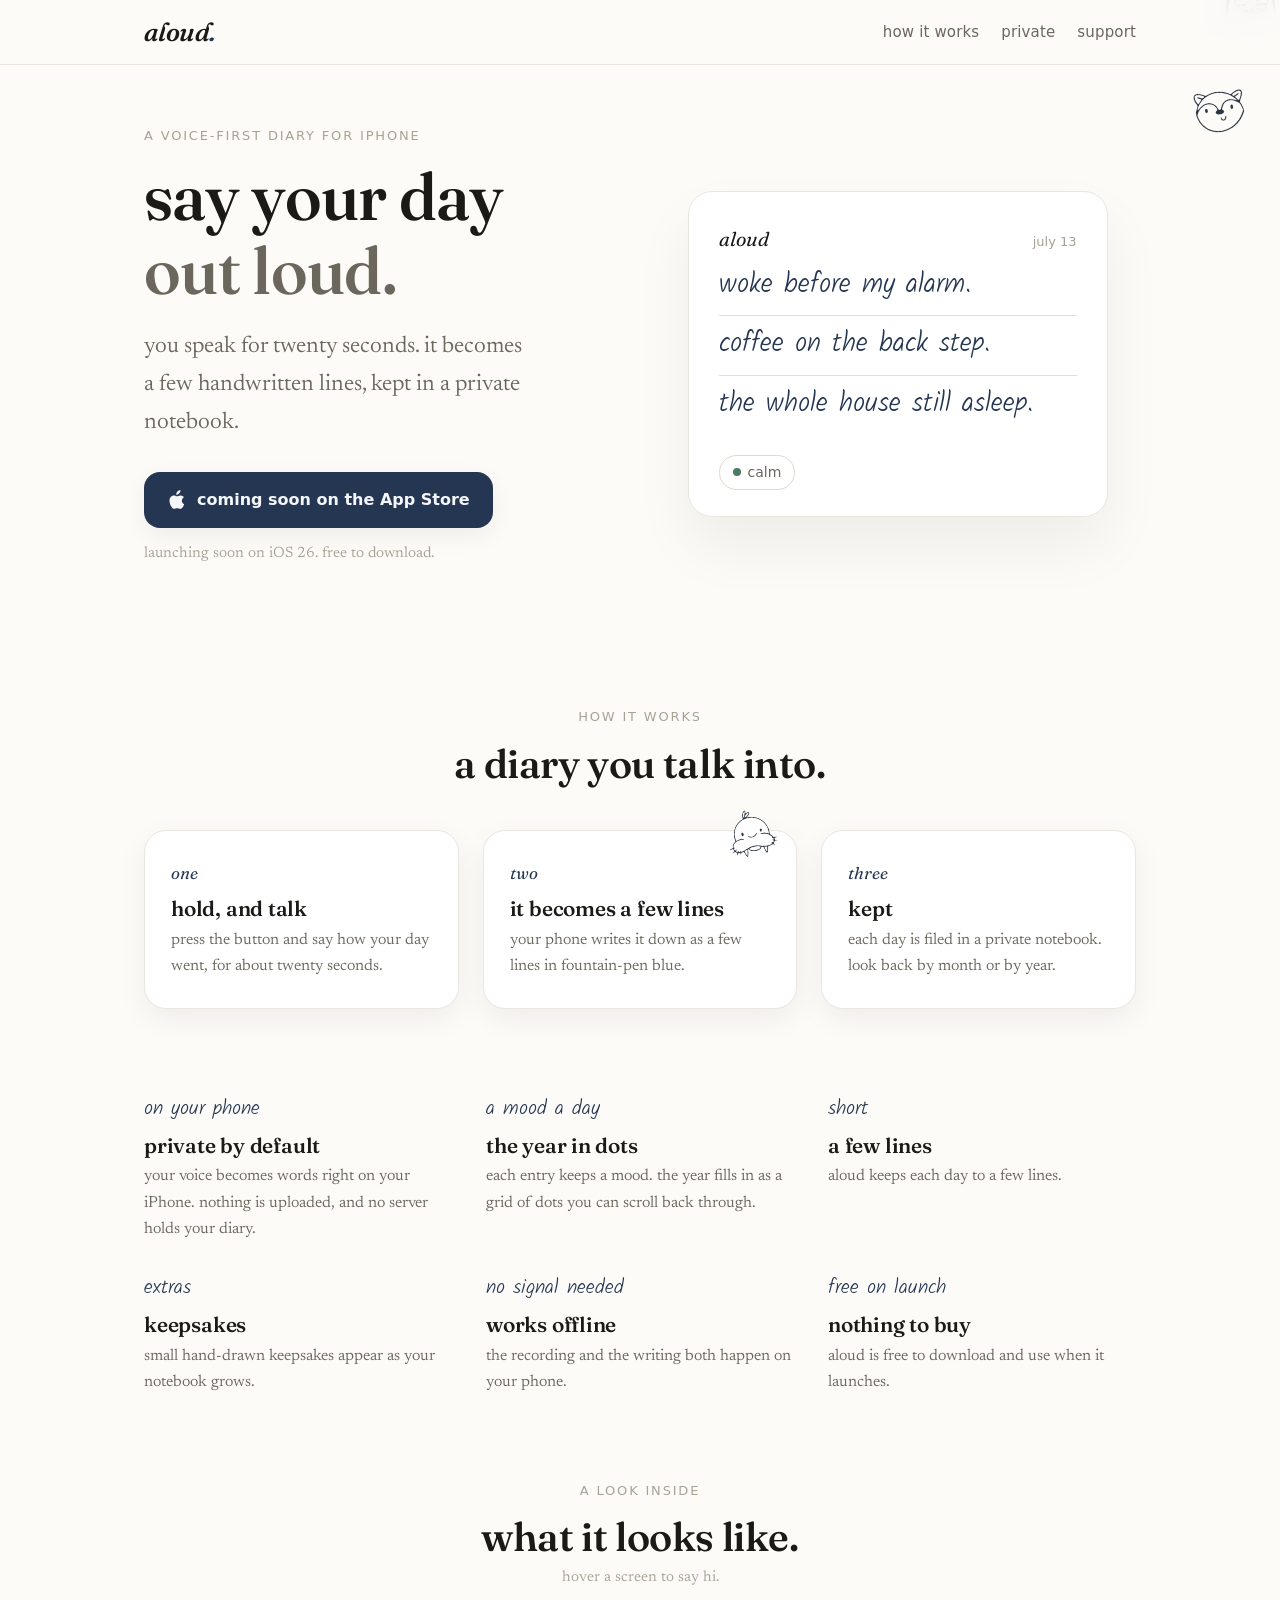
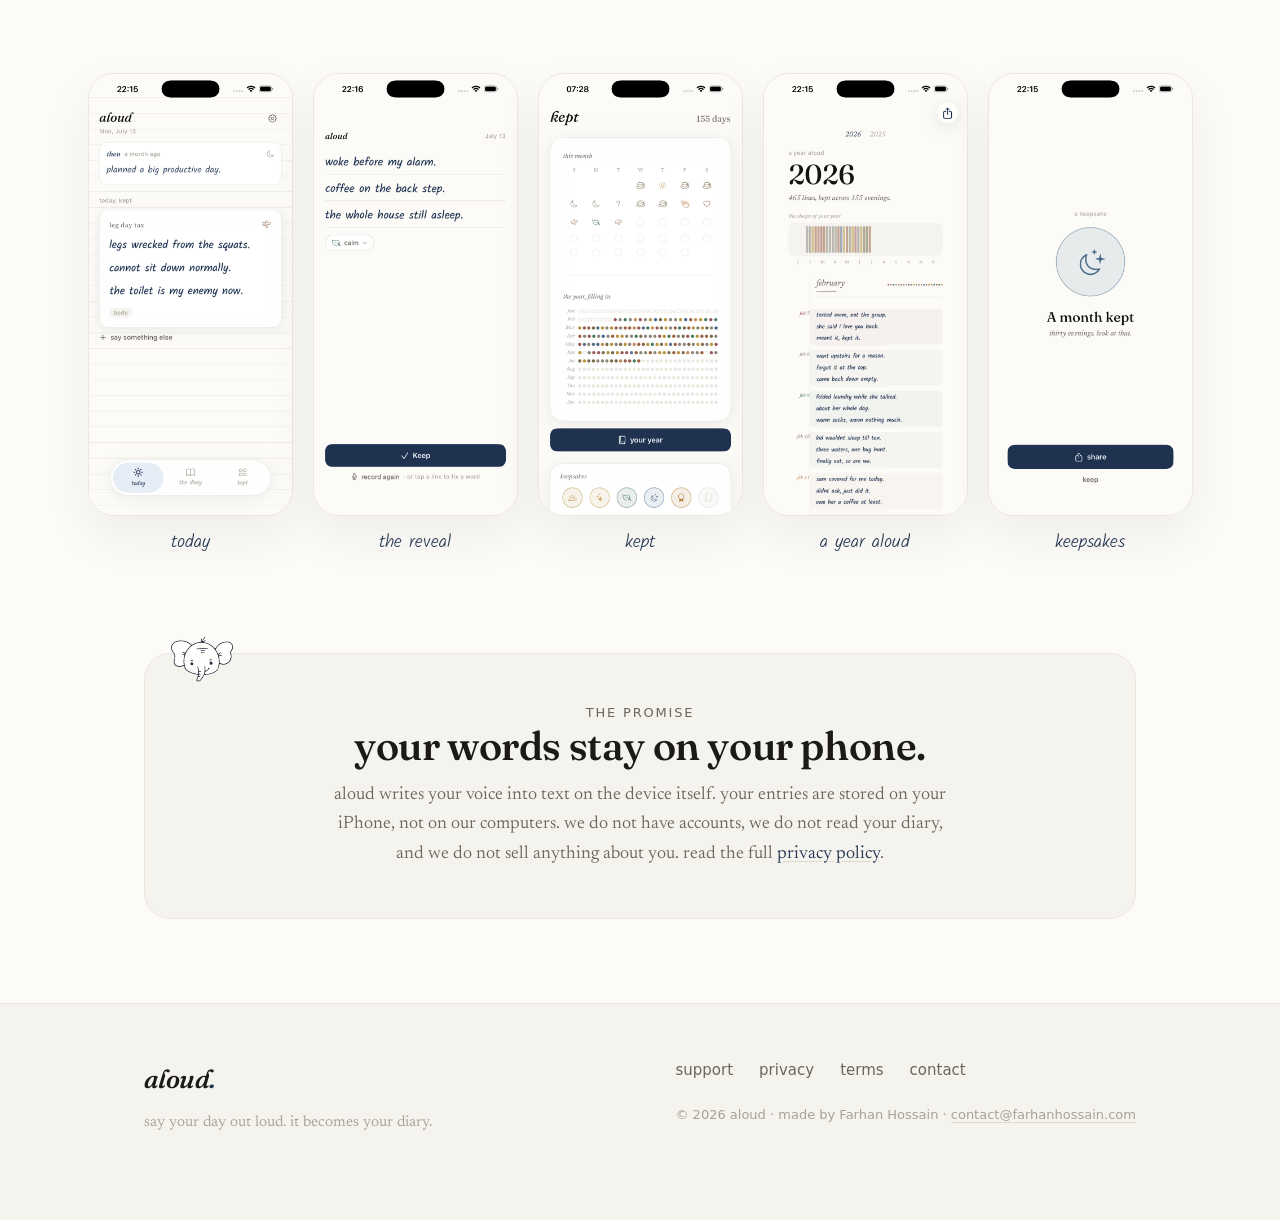
==== index.html @ cda4fd04 "aloud marketing + legal site for aloudjournal.com Landing page, privacy policy, terms/EULA, and supp" ====
<!DOCTYPE html>
<html lang="en">
<head>
<meta charset="utf-8">
<meta name="viewport" content="width=device-width, initial-scale=1">
<title>aloud — you speak for twenty seconds, it becomes your diary</title>
<meta name="description" content="aloud is a voice-first daily journal for iPhone. You talk for a few seconds; it becomes a few handwritten lines, kept in a private notebook. Everything stays on your phone.">
<link rel="icon" href="assets/icon-180.png">
<link rel="apple-touch-icon" href="assets/icon-180.png">
<meta property="og:title" content="aloud — say your day out loud">
<meta property="og:description" content="Speak for twenty seconds. It becomes a few handwritten lines, kept in a private notebook. Everything stays on your phone.">
<meta property="og:image" content="assets/icon.png">
<meta property="og:type" content="website">
<meta property="og:url" content="https://aloudjournal.com">
<meta name="theme-color" content="#FCFBF8" media="(prefers-color-scheme: light)">
<meta name="theme-color" content="#171A22" media="(prefers-color-scheme: dark)">
<link rel="stylesheet" href="assets/styles.css">
</head>
<body>

<header class="site-header">
  <div class="wrap bar">
    <a class="wordmark" href="/">aloud<span class="dot">.</span></a>
    <nav class="nav">
      <a href="#how" class="hide-sm">how it works</a>
      <a href="#private" class="hide-sm">private</a>
      <a href="support.html">support</a>
    </nav>
  </div>
</header>

<main>

  <!-- HERO -->
  <section class="hero">
    <img class="sticker" src="assets/stickers/fox.png" alt="" style="top:8px; right:2%; transform:rotate(9deg);">
    <div class="wrap hero-grid">
      <div>
        <p class="eyebrow">a voice-first diary for iPhone</p>
        <h1>say your day<br><span class="soft">out loud.</span></h1>
        <p class="lead" style="margin-top:20px; max-width:30ch;">
          you speak for twenty seconds. it becomes a few handwritten lines,
          kept in a private notebook.
        </p>
        <div class="cta">
          <span class="cta-btn">
            <img class="btn-peek" src="assets/stickers/bean.png" alt="" aria-hidden="true">
            <span class="btn btn-pen" aria-disabled="true" style="cursor:default;">
              <svg viewBox="0 0 384 512" fill="currentColor" aria-hidden="true"><path d="M318.7 268c-.2-36.7 16.4-64.4 50-84.8-18.8-26.9-47.2-41.7-84.7-44.6-35.5-2.8-74.3 20.7-88.5 20.7-15 0-49.4-19.7-76.4-19.7C63.3 141 0 184.5 0 273.5 0 300 4.8 327.3 14.4 355.6c12.8 37.3 59 128.9 107.2 127.4 25.2-.6 43-17.9 75.8-17.9 31.8 0 48.3 17.9 76.4 17.9 48.6-.7 90.4-83.9 102.6-121.3-65.2-30.7-61.7-90-57.7-93.7zM255.2 78.4C284.5 43.7 281.8 12.1 281 0c-27.9 1.6-60.2 19-78.6 40.5-20.3 23-32.2 51.4-29.6 82.8 30.1 2.3 57.5-13.2 82.4-44.9z"/></svg>
              coming soon on the App Store
            </span>
          </span>
        </div>
        <p class="small muted" style="margin-top:14px;">launching soon on iOS 26. free to download.</p>
      </div>

      <!-- the handwritten diary card -->
      <div class="diary-card" aria-label="an aloud entry">
        <div class="head">
          <span class="wm">aloud</span>
          <span class="date">july 13</span>
        </div>
        <div class="rule-line"><span class="hand-line">woke before my alarm.</span></div>
        <div class="rule-line"><span class="hand-line">coffee on the back step.</span></div>
        <div class="rule-line"><span class="hand-line">the whole house still asleep.</span></div>
        <span class="mood-chip"><span class="leaf"></span> calm</span>
      </div>
    </div>
  </section>

  <!-- HOW -->
  <section id="how">
    <div class="wrap">
      <p class="eyebrow" style="text-align:center;">how it works</p>
      <h2 style="text-align:center; margin-bottom:44px; max-width:16ch; margin-inline:auto;">a diary you talk into.</h2>
      <div class="steps">
        <div class="step">
          <div class="n">one</div>
          <h3>hold, and talk</h3>
          <p>press the button and say how your day went, for about twenty seconds.</p>
        </div>
        <div class="step">
          <img class="sticker sticker-solid" src="assets/stickers/walrus.png" alt="" style="top:-30px; right:12px; transform:rotate(-7deg); width:64px;">
          <div class="n">two</div>
          <h3>it becomes a few lines</h3>
          <p>your phone writes it down as a few lines in fountain-pen blue.</p>
        </div>
        <div class="step">
          <div class="n">three</div>
          <h3>kept</h3>
          <p>each day is filed in a private notebook. look back by month or by year.</p>
        </div>
      </div>
    </div>
  </section>

  <!-- FEATURES -->
  <section style="padding-top:0;">
    <div class="wrap">
      <div class="features">
        <div class="feature">
          <span class="k">on your phone</span>
          <h3>private by default</h3>
          <p>your voice becomes words right on your iPhone. nothing is uploaded, and no server holds your diary.</p>
        </div>
        <div class="feature">
          <img class="sticker" src="assets/stickers/tomato.png" alt="" style="top:-34px; right:0; transform:rotate(10deg); width:56px;">
          <span class="k">a mood a day</span>
          <h3>the year in dots</h3>
          <p>each entry keeps a mood. the year fills in as a grid of dots you can scroll back through.</p>
        </div>
        <div class="feature">
          <span class="k">short</span>
          <h3>a few lines</h3>
          <p>aloud keeps each day to a few lines.</p>
        </div>
        <div class="feature">
          <span class="k">extras</span>
          <h3>keepsakes</h3>
          <p>small hand-drawn keepsakes appear as your notebook grows.</p>
        </div>
        <div class="feature">
          <span class="k">no signal needed</span>
          <h3>works offline</h3>
          <p>the recording and the writing both happen on your phone.</p>
        </div>
        <div class="feature">
          <img class="sticker" src="assets/stickers/cat.png" alt="" style="top:-30px; right:6px; transform:rotate(-6deg); width:56px;">
          <span class="k">free on launch</span>
          <h3>nothing to buy</h3>
          <p>aloud is free to download and use when it launches.</p>
        </div>
      </div>
    </div>
  </section>

  <!-- SCREENSHOTS -->
  <section style="padding-top:0;">
    <div class="wrap">
      <p class="eyebrow" style="text-align:center;">a look inside</p>
      <h2 style="text-align:center; margin-bottom:6px;">what it looks like.</h2>
      <p class="small muted hover-hint" style="text-align:center; margin-bottom:0;">hover a screen to say hi.</p>
    </div>
    <div class="wrap" style="max-width:1180px;">
      <div class="shots">
        <figure><img class="peek" src="assets/stickers/cat.png" alt="" aria-hidden="true"><img src="assets/shots/01_today.png" alt="today, a kept entry" loading="lazy"><figcaption>today</figcaption></figure>
        <figure><img class="peek" src="assets/stickers/fox.png" alt="" aria-hidden="true"><img src="assets/shots/02_reveal.png" alt="a few handwritten lines revealed" loading="lazy"><figcaption>the reveal</figcaption></figure>
        <figure><img class="peek" src="assets/stickers/dog.png" alt="" aria-hidden="true"><img src="assets/shots/04_kept.png" alt="the month and the year" loading="lazy"><figcaption>kept</figcaption></figure>
        <figure><img class="peek" src="assets/stickers/bean.png" alt="" aria-hidden="true"><img src="assets/shots/03_year.png" alt="a year aloud" loading="lazy"><figcaption>a year aloud</figcaption></figure>
        <figure><img class="peek" src="assets/stickers/tomato.png" alt="" aria-hidden="true"><img src="assets/shots/06_keepsake.png" alt="a keepsake" loading="lazy"><figcaption>keepsakes</figcaption></figure>
      </div>
    </div>
  </section>

  <!-- PRIVACY PLEDGE -->
  <section id="private" style="padding-top:0;">
    <div class="wrap">
      <div class="pledge">
        <img class="sticker sticker-solid" src="assets/stickers/elephant.png" alt="" style="top:-30px; left:24px; transform:rotate(10deg); width:64px;">
        <p class="eyebrow">the promise</p>
        <h2>your words stay on your phone.</h2>
        <p>
          aloud writes your voice into text on the device itself. your entries are stored on your iPhone,
          not on our computers. we do not have accounts, we do not read your diary, and we do not sell anything about you.
          read the full <a href="privacy.html">privacy policy</a>.
        </p>
      </div>
    </div>
  </section>


</main>

<footer class="site-footer">
  <div class="wrap foot-grid">
    <div>
      <a class="wordmark" href="/">aloud<span class="dot">.</span></a>
      <p class="small muted" style="margin-top:10px; max-width:34ch;">say your day out loud. it becomes your diary.</p>
    </div>
    <div>
      <div class="foot-links">
        <a href="support.html">support</a>
        <a href="privacy.html">privacy</a>
        <a href="terms.html">terms</a>
        <a href="mailto:contact@farhanhossain.com">contact</a>
      </div>
      <p class="foot-note">© 2026 aloud · made by Farhan Hossain · <a href="mailto:contact@farhanhossain.com" style="color:inherit;">contact@farhanhossain.com</a></p>
    </div>
  </div>
</footer>

</body>
</html>
---- assets/styles.css ----
/* aloud — website styles
   Palette + type pulled straight from the app (DESIGN.md / Theme.swift).
   Every color is a light/dark pair so dark mode just works. No hard-coded colors in markup. */

/* ---- fonts (bundled, open-source OFL) ---- */
@font-face {
  font-family: "Fraunces";
  src: url("fonts/Fraunces-VF.ttf") format("truetype-variations");
  font-weight: 100 900; font-style: normal; font-display: swap;
}
@font-face {
  font-family: "Fraunces";
  src: url("fonts/Fraunces-Italic-VF.ttf") format("truetype-variations");
  font-weight: 100 900; font-style: italic; font-display: swap;
}
@font-face {
  font-family: "Newsreader";
  src: url("fonts/Newsreader-VF.ttf") format("truetype-variations");
  font-weight: 200 700; font-style: normal; font-display: swap;
}
@font-face {
  font-family: "Newsreader";
  src: url("fonts/Newsreader-Italic-VF.ttf") format("truetype-variations");
  font-weight: 200 700; font-style: italic; font-display: swap;
}
@font-face {
  font-family: "Kalam";
  src: url("fonts/Kalam-Regular.ttf") format("truetype");
  font-weight: 400; font-style: normal; font-display: swap;
}
@font-face {
  font-family: "Kalam";
  src: url("fonts/Kalam-Light.ttf") format("truetype");
  font-weight: 300; font-style: normal; font-display: swap;
}

/* ---- the color vocabulary (from Palette) ---- */
:root {
  --paper:     #FCFBF8;
  --paperDeep: #F5F3EE;
  --card:      #FFFFFF;
  --ink:       #1B1A17;
  --ink2:      #6B675D;
  --muted:     #A7A294;
  --line:      #EAE7DF;
  --line2:     #DED9CD;
  --rule:      #E3DED1;
  --pen:       #243652;
  --onPen:     #F4F6FA;
  --selection: #E6ECF7;
  --shadow:    rgba(0,0,0,0.06);
  --shadow2:   rgba(0,0,0,0.10);

  --serif: "Fraunces", "Georgia", serif;
  --read:  "Newsreader", "Georgia", serif;
  --pen-font: "Kalam", "Bradley Hand", cursive;
  --ui:    -apple-system, BlinkMacSystemFont, "Segoe UI", system-ui, sans-serif;

  --wrap: 1040px;
}

@media (prefers-color-scheme: dark) {
  :root {
    --paper:     #171A22;
    --paperDeep: #1E222B;
    --card:      #20242E;
    --ink:       #E9E6DD;
    --ink2:      #A9A597;
    --muted:     #8A8578;
    --line:      #2A2E38;
    --line2:     #343A44;
    --rule:      #232733;
    --pen:       #9DB8E0;
    --onPen:     #172033;
    --selection: #2C3B57;
    --shadow:    rgba(0,0,0,0.44);
    --shadow2:   rgba(0,0,0,0.55);
  }
}

/* ---- base ---- */
* { box-sizing: border-box; }
html { -webkit-text-size-adjust: 100%; scroll-behavior: smooth; }
body {
  margin: 0;
  background: var(--paper);
  color: var(--ink);
  font-family: var(--read);
  font-size: 18px;
  line-height: 1.65;
  font-weight: 380;
  -webkit-font-smoothing: antialiased;
  text-rendering: optimizeLegibility;
  overflow-x: hidden;
}
::selection { background: var(--selection); }

a { color: var(--pen); text-decoration-color: var(--line2); text-underline-offset: 3px; }
a:hover { text-decoration-color: var(--pen); }

img { max-width: 100%; display: block; }

.wrap { width: 100%; max-width: var(--wrap); margin: 0 auto; padding: 0 24px; }

h1, h2, h3 { font-family: var(--serif); font-weight: 560; line-height: 1.12; letter-spacing: -0.01em; margin: 0; }
h1 { font-size: clamp(38px, 7vw, 66px); }
h2 { font-size: clamp(28px, 4.5vw, 40px); }
h3 { font-size: 21px; }

p { margin: 0 0 1em; }
.lead { font-size: clamp(19px, 2.4vw, 23px); color: var(--ink2); }
.small { font-size: 15px; }
.muted { color: var(--muted); }

/* ---- wordmark ---- */
.wordmark {
  font-family: var(--serif);
  font-style: italic;
  font-weight: 540;
  font-size: 26px;
  letter-spacing: -0.02em;
  color: var(--ink);
  text-decoration: none;
}
.wordmark .dot { color: var(--pen); }

/* ---- header ---- */
.site-header {
  position: sticky; top: 0; z-index: 50;
  background: color-mix(in srgb, var(--paper) 86%, transparent);
  backdrop-filter: saturate(1.4) blur(12px);
  -webkit-backdrop-filter: saturate(1.4) blur(12px);
  border-bottom: 1px solid var(--line);
}
.site-header .bar {
  display: flex; align-items: center; justify-content: space-between;
  height: 64px;
}
.nav { display: flex; gap: 22px; align-items: center; }
.nav a {
  font-family: var(--ui); font-size: 15px; color: var(--ink2);
  text-decoration: none; letter-spacing: 0.01em;
}
.nav a:hover { color: var(--pen); }

/* ---- pen handwriting ---- */
.pen {
  font-family: var(--pen-font);
  color: var(--pen);
  font-weight: 400;
}

/* ---- buttons / app badge ---- */
.btn {
  display: inline-flex; align-items: center; gap: 10px;
  font-family: var(--ui); font-size: 16px; font-weight: 560;
  padding: 14px 22px; border-radius: 16px;
  text-decoration: none; border: 1px solid transparent; cursor: pointer;
}
.btn-pen { background: var(--pen); color: var(--onPen); box-shadow: 0 8px 24px var(--shadow); }
.btn-pen:hover { transform: translateY(-1px); }
.btn-ghost { background: transparent; color: var(--ink); border-color: var(--line2); }
.btn-ghost:hover { border-color: var(--pen); color: var(--pen); }
.btn svg { width: 20px; height: 20px; }

.coming {
  display: inline-flex; align-items: center; gap: 6px;
  font-family: var(--ui); font-size: 13px; letter-spacing: 0.06em;
  text-transform: uppercase; color: var(--muted);
}
.coming::before { content: ""; width: 7px; height: 7px; border-radius: 50%; background: var(--pen); opacity: 0.7; }

/* a character pops up over the App Store button on hover */
.cta-btn { position: relative; display: inline-flex; }
.cta-btn .btn { position: relative; z-index: 1; }
.btn-peek {
  position: absolute; left: 50%; top: 0; width: 64px; z-index: 0;
  border: 0; pointer-events: none;
  transform: translate(-50%, 16px) scale(.7) rotate(0deg);
  opacity: 0;
  transition: transform .55s cubic-bezier(.34,1.5,.5,1), opacity .3s ease;
}
.cta-btn:hover .btn-peek { transform: translate(-50%, -44px) scale(1) rotate(-8deg); opacity: 1; }
@media (prefers-color-scheme: dark) {
  .btn-peek { filter: invert(0.86) sepia(0.2) saturate(1.3) hue-rotate(180deg) brightness(1.05); }
}
@media (prefers-reduced-motion: reduce) {
  .btn-peek { transition: opacity .2s ease; }
}

/* ---- sections ---- */
section { padding: 84px 0; }
.eyebrow {
  font-family: var(--ui); font-size: 13px; letter-spacing: 0.14em;
  text-transform: uppercase; color: var(--muted); margin: 0 0 14px;
}

/* ---- hero ---- */
.hero { padding: 60px 0 40px; position: relative; }
.hero-grid { display: grid; grid-template-columns: 1.05fr 0.95fr; gap: 48px; align-items: center; }
.hero h1 .soft { color: var(--ink2); }
.hero .cta { display: flex; align-items: center; gap: 18px; flex-wrap: wrap; margin-top: 30px; }

/* the handwritten diary card in the hero */
.diary-card {
  background: var(--card);
  border: 1px solid var(--line);
  border-radius: 24px;
  box-shadow: 0 30px 60px var(--shadow);
  padding: 30px 30px 26px;
  max-width: 420px;
}
.diary-card .head { display: flex; justify-content: space-between; align-items: baseline; margin-bottom: 14px; }
.diary-card .head .wm { font-family: var(--serif); font-style: italic; font-size: 20px; }
.diary-card .head .date { font-family: var(--ui); font-size: 13px; color: var(--muted); }
.rule-line { border-bottom: 1px solid var(--rule); padding-bottom: 12px; margin-bottom: 12px; }
.rule-line:last-of-type { border-bottom: 0; }
.hand-line { font-family: var(--pen-font); color: var(--pen); font-size: 27px; line-height: 1.15; }
.mood-chip {
  display: inline-flex; align-items: center; gap: 7px; margin-top: 8px;
  font-family: var(--ui); font-size: 14px; color: var(--ink2);
  border: 1px solid var(--line2); border-radius: 999px; padding: 5px 13px;
}
.mood-chip .leaf { width: 8px; height: 8px; border-radius: 50%; background: #4A7A63; }

/* ---- steps ---- */
.steps { display: grid; grid-template-columns: repeat(3, 1fr); gap: 24px; }
.step {
  background: var(--card); border: 1px solid var(--line); border-radius: 22px;
  padding: 28px 26px; box-shadow: 0 10px 30px var(--shadow); position: relative;
}
.step .n {
  font-family: var(--serif); font-style: italic; font-size: 17px; color: var(--pen);
  margin-bottom: 10px;
}
.step h3 { margin-bottom: 6px; }
.step p { margin: 0; color: var(--ink2); font-size: 16px; }

/* ---- feature rows ---- */
.features { display: grid; grid-template-columns: repeat(3, 1fr); gap: 30px 34px; }
.feature h3 { margin-bottom: 6px; }
.feature p { color: var(--ink2); font-size: 16px; margin: 0; }
.feature .k {
  font-family: var(--pen-font); color: var(--pen); font-size: 20px; margin-bottom: 8px; display: block;
}

/* ---- privacy pledge ---- */
.pledge {
  background: var(--paperDeep); border: 1px solid var(--line);
  border-radius: 26px; padding: 48px; text-align: center; position: relative;
}
.pledge h2 { margin-bottom: 12px; }
.pledge p { color: var(--ink2); max-width: 620px; margin: 0 auto; }

/* ---- price ---- */
.price-wrap { text-align: center; }
.price {
  display: inline-flex; flex-direction: column; align-items: center; gap: 4px;
  background: var(--card); border: 1px solid var(--line); border-radius: 24px;
  padding: 34px 56px; box-shadow: 0 14px 40px var(--shadow);
}
.price .num { font-family: var(--serif); font-size: 52px; font-weight: 600; }
.price .note { font-family: var(--ui); font-size: 14px; color: var(--muted); }

/* ---- screenshot gallery ---- */
.shots {
  display: flex; flex-wrap: wrap; justify-content: center; align-items: flex-start;
  gap: 36px 20px; padding: 82px 2px 12px; overflow: visible;
}
.shots figure { position: relative; margin: 0; flex: 0 1 205px; min-width: 150px; }
.shots img {
  width: 100%; border-radius: 26px; border: 1px solid var(--line);
  box-shadow: 0 20px 50px var(--shadow);
  transition: transform .5s cubic-bezier(.2,.85,.25,1);
}
.shots figure:hover img:not(.peek) { transform: translateY(-7px); }
/* a little ink character peeks over the top of the phone on hover */
.shots figure img.peek {
  position: absolute; left: 50%; top: 4px; width: 92px;
  border: 0; border-radius: 0; box-shadow: none;
  transform: translate(-50%, 16px) scale(.72) rotate(0deg);
  opacity: 0; z-index: -1; pointer-events: none;
  transition: transform .6s cubic-bezier(.34,1.5,.5,1), opacity .32s ease;
}
.shots figure:hover img.peek {
  transform: translate(-50%, -70px) scale(1) rotate(-6deg);
  opacity: .97;
}
.shots figcaption {
  font-family: var(--pen-font); color: var(--pen); font-size: 18px;
  text-align: center; margin-top: 12px;
  transition: color .3s ease;
}
/* the peek only works with a real pointer; hide the hint on touch */
.hover-hint { display: none; }
@media (hover: hover) { .hover-hint { display: block; } }
@media (prefers-color-scheme: dark) {
  /* lift the ink toward the pen so peeks read on dark paper */
  .shots figure img.peek { filter: invert(0.86) sepia(0.2) saturate(1.3) hue-rotate(180deg) brightness(1.05); }
}

/* ---- stickers ---- */
.sticker { position: absolute; width: 72px; opacity: 0.9; pointer-events: none; z-index: 1; }
@media (prefers-color-scheme: dark) {
  /* the ink line-art reads as near-black; lift it toward the pen on dark paper */
  .sticker { filter: invert(0.86) sepia(0.2) saturate(1.3) hue-rotate(180deg) brightness(1.05); opacity: 0.85; }
  /* solid (white-filled) stickers carry their own paper, so leave them as-is */
  .sticker-solid { filter: none; opacity: 0.96; }
}

/* ---- footer ---- */
.site-footer { border-top: 1px solid var(--line); padding: 54px 0 70px; background: var(--paperDeep); }
.foot-grid { display: flex; justify-content: space-between; gap: 30px; flex-wrap: wrap; align-items: flex-start; }
.foot-links { display: flex; gap: 26px; flex-wrap: wrap; }
.foot-links a { font-family: var(--ui); font-size: 15px; color: var(--ink2); text-decoration: none; }
.foot-links a:hover { color: var(--pen); }
.foot-note { font-family: var(--ui); font-size: 13px; color: var(--muted); margin-top: 22px; }

/* ---- legal / content pages ---- */
.doc { max-width: 760px; margin: 0 auto; padding: 60px 24px 90px; }
.doc h1 { margin-bottom: 8px; }
.doc .updated { font-family: var(--ui); font-size: 14px; color: var(--muted); margin-bottom: 40px; }
.doc h2 { font-size: 25px; margin: 40px 0 12px; }
.doc h3 { font-size: 19px; margin: 26px 0 8px; font-family: var(--serif); }
.doc p, .doc li { color: var(--ink2); }
.doc strong { color: var(--ink); font-weight: 600; }
.doc ul { padding-left: 22px; }
.doc li { margin-bottom: 8px; }
.doc a { word-break: break-word; }
.back {
  display: inline-flex; align-items: center; gap: 8px; font-family: var(--ui);
  font-size: 15px; color: var(--ink2); text-decoration: none; margin-bottom: 8px;
}
.back:hover { color: var(--pen); }
.callout {
  background: var(--paperDeep); border: 1px solid var(--line); border-radius: 18px;
  padding: 20px 24px; margin: 24px 0;
}
.callout p:last-child { margin-bottom: 0; }

/* ---- responsive ---- */
@media (max-width: 860px) {
  .hero-grid { grid-template-columns: 1fr; gap: 34px; }
  .diary-card { margin: 0 auto; }
  .steps { grid-template-columns: 1fr; }
  .features { grid-template-columns: 1fr; gap: 26px; }
  section { padding: 64px 0; }
  .nav a.hide-sm { display: none; }
  .pledge { padding: 36px 26px; }
}
@media (max-width: 480px) {
  body { font-size: 17px; }
  .price { padding: 28px 36px; }
  .sticker { width: 56px; }
}

/* respect reduced motion */
@media (prefers-reduced-motion: reduce) {
  html { scroll-behavior: auto; }
  .btn-pen:hover { transform: none; }
  .shots img, .shots figure img.peek { transition: opacity .2s ease; }
  .shots figure:hover img:not(.peek) { transform: none; }
}
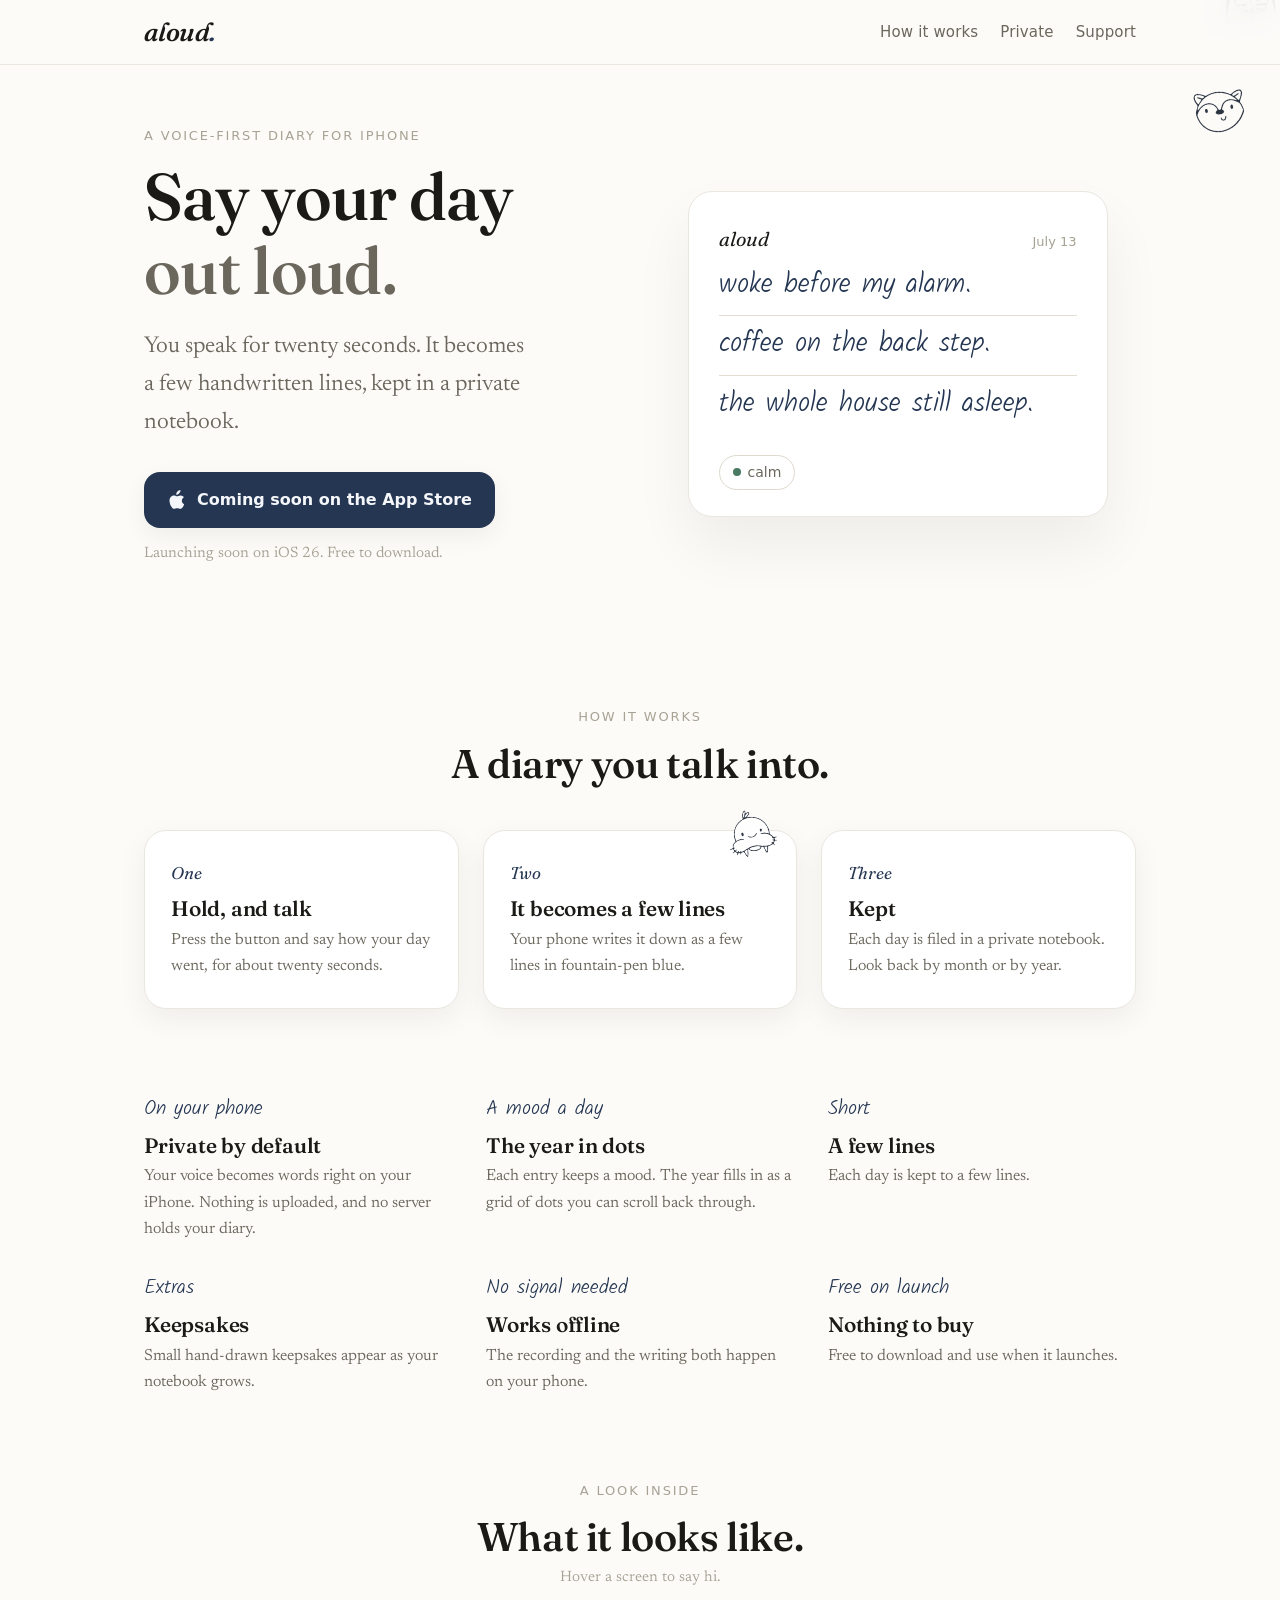
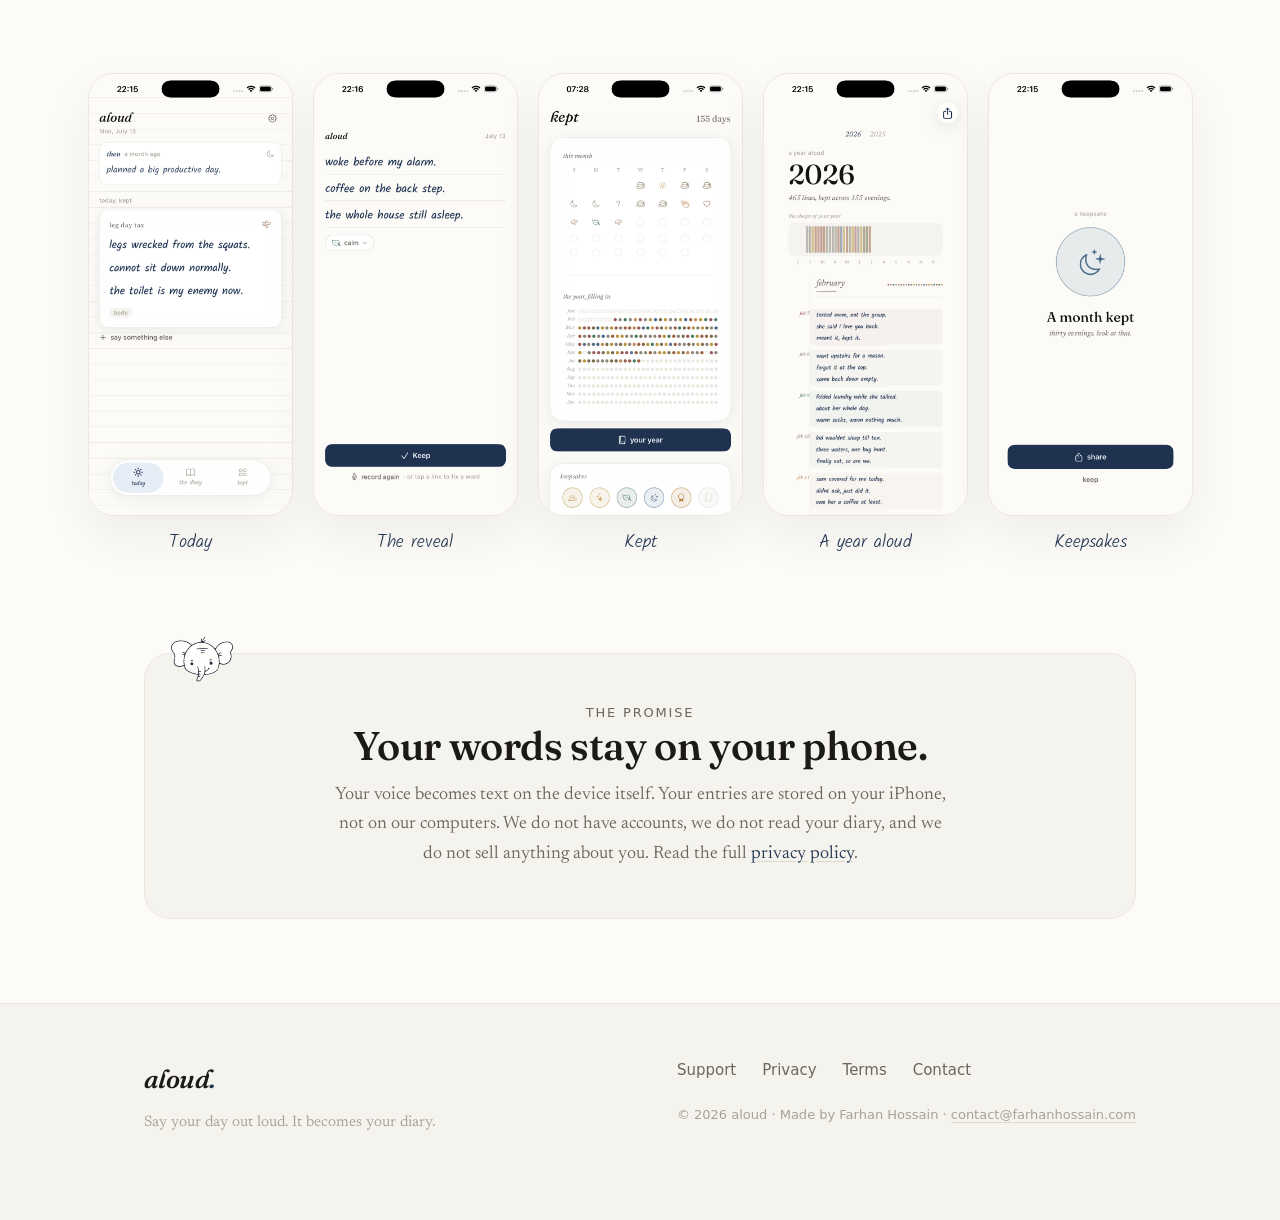
==== commit cc5a7d63: "Normal sentence case across the site Capitalize headings, nav, labels, buttons, and copy to standard" ====
--- a/index.html
+++ b/index.html
@@ -3,15 +3,21 @@
 <head>
 <meta charset="utf-8">
 <meta name="viewport" content="width=device-width, initial-scale=1">
-<title>aloud — you speak for twenty seconds, it becomes your diary</title>
+<title>aloud — You speak for twenty seconds, it becomes your diary</title>
 <meta name="description" content="aloud is a voice-first daily journal for iPhone. You talk for a few seconds; it becomes a few handwritten lines, kept in a private notebook. Everything stays on your phone.">
-<link rel="icon" href="assets/icon-180.png">
+<link rel="icon" href="assets/fav-tomato.png">
 <link rel="apple-touch-icon" href="assets/icon-180.png">
-<meta property="og:title" content="aloud — say your day out loud">
+<meta property="og:title" content="aloud — Say your day out loud">
 <meta property="og:description" content="Speak for twenty seconds. It becomes a few handwritten lines, kept in a private notebook. Everything stays on your phone.">
-<meta property="og:image" content="assets/icon.png">
+<meta property="og:image" content="https://aloudjournal.com/assets/og.png">
+<meta property="og:image:width" content="1200">
+<meta property="og:image:height" content="630">
 <meta property="og:type" content="website">
 <meta property="og:url" content="https://aloudjournal.com">
+<meta name="twitter:card" content="summary_large_image">
+<meta name="twitter:title" content="aloud — Say your day out loud">
+<meta name="twitter:description" content="Speak for twenty seconds. It becomes a few handwritten lines, kept in a private notebook. Everything stays on your phone.">
+<meta name="twitter:image" content="https://aloudjournal.com/assets/og.png">
 <meta name="theme-color" content="#FCFBF8" media="(prefers-color-scheme: light)">
 <meta name="theme-color" content="#171A22" media="(prefers-color-scheme: dark)">
 <link rel="stylesheet" href="assets/styles.css">
@@ -22,9 +28,9 @@
   <div class="wrap bar">
     <a class="wordmark" href="/">aloud<span class="dot">.</span></a>
     <nav class="nav">
-      <a href="#how" class="hide-sm">how it works</a>
-      <a href="#private" class="hide-sm">private</a>
-      <a href="support.html">support</a>
+      <a href="#how" class="hide-sm">How it works</a>
+      <a href="#private" class="hide-sm">Private</a>
+      <a href="support.html">Support</a>
     </nav>
   </div>
 </header>
@@ -36,10 +42,10 @@
     <img class="sticker" src="assets/stickers/fox.png" alt="" style="top:8px; right:2%; transform:rotate(9deg);">
     <div class="wrap hero-grid">
       <div>
-        <p class="eyebrow">a voice-first diary for iPhone</p>
-        <h1>say your day<br><span class="soft">out loud.</span></h1>
+        <p class="eyebrow">A voice-first diary for iPhone</p>
+        <h1>Say your day<br><span class="soft">out loud.</span></h1>
         <p class="lead" style="margin-top:20px; max-width:30ch;">
-          you speak for twenty seconds. it becomes a few handwritten lines,
+          You speak for twenty seconds. It becomes a few handwritten lines,
           kept in a private notebook.
         </p>
         <div class="cta">
@@ -47,18 +53,18 @@
             <img class="btn-peek" src="assets/stickers/bean.png" alt="" aria-hidden="true">
             <span class="btn btn-pen" aria-disabled="true" style="cursor:default;">
               <svg viewBox="0 0 384 512" fill="currentColor" aria-hidden="true"><path d="M318.7 268c-.2-36.7 16.4-64.4 50-84.8-18.8-26.9-47.2-41.7-84.7-44.6-35.5-2.8-74.3 20.7-88.5 20.7-15 0-49.4-19.7-76.4-19.7C63.3 141 0 184.5 0 273.5 0 300 4.8 327.3 14.4 355.6c12.8 37.3 59 128.9 107.2 127.4 25.2-.6 43-17.9 75.8-17.9 31.8 0 48.3 17.9 76.4 17.9 48.6-.7 90.4-83.9 102.6-121.3-65.2-30.7-61.7-90-57.7-93.7zM255.2 78.4C284.5 43.7 281.8 12.1 281 0c-27.9 1.6-60.2 19-78.6 40.5-20.3 23-32.2 51.4-29.6 82.8 30.1 2.3 57.5-13.2 82.4-44.9z"/></svg>
-              coming soon on the App Store
+              Coming soon on the App Store
             </span>
           </span>
         </div>
-        <p class="small muted" style="margin-top:14px;">launching soon on iOS 26. free to download.</p>
+        <p class="small muted" style="margin-top:14px;">Launching soon on iOS 26. Free to download.</p>
       </div>
 
-      <!-- the handwritten diary card -->
+      <!-- the handwritten diary card (mirrors the app's own output, kept lowercase) -->
       <div class="diary-card" aria-label="an aloud entry">
         <div class="head">
           <span class="wm">aloud</span>
-          <span class="date">july 13</span>
+          <span class="date">July 13</span>
         </div>
         <div class="rule-line"><span class="hand-line">woke before my alarm.</span></div>
         <div class="rule-line"><span class="hand-line">coffee on the back step.</span></div>
@@ -71,24 +77,24 @@
   <!-- HOW -->
   <section id="how">
     <div class="wrap">
-      <p class="eyebrow" style="text-align:center;">how it works</p>
-      <h2 style="text-align:center; margin-bottom:44px; max-width:16ch; margin-inline:auto;">a diary you talk into.</h2>
+      <p class="eyebrow" style="text-align:center;">How it works</p>
+      <h2 style="text-align:center; margin-bottom:44px; max-width:16ch; margin-inline:auto;">A diary you talk into.</h2>
       <div class="steps">
         <div class="step">
-          <div class="n">one</div>
-          <h3>hold, and talk</h3>
-          <p>press the button and say how your day went, for about twenty seconds.</p>
+          <div class="n">One</div>
+          <h3>Hold, and talk</h3>
+          <p>Press the button and say how your day went, for about twenty seconds.</p>
         </div>
         <div class="step">
           <img class="sticker sticker-solid" src="assets/stickers/walrus.png" alt="" style="top:-30px; right:12px; transform:rotate(-7deg); width:64px;">
-          <div class="n">two</div>
-          <h3>it becomes a few lines</h3>
-          <p>your phone writes it down as a few lines in fountain-pen blue.</p>
+          <div class="n">Two</div>
+          <h3>It becomes a few lines</h3>
+          <p>Your phone writes it down as a few lines in fountain-pen blue.</p>
         </div>
         <div class="step">
-          <div class="n">three</div>
-          <h3>kept</h3>
-          <p>each day is filed in a private notebook. look back by month or by year.</p>
+          <div class="n">Three</div>
+          <h3>Kept</h3>
+          <p>Each day is filed in a private notebook. Look back by month or by year.</p>
         </div>
       </div>
     </div>
@@ -99,36 +105,36 @@
     <div class="wrap">
       <div class="features">
         <div class="feature">
-          <span class="k">on your phone</span>
-          <h3>private by default</h3>
-          <p>your voice becomes words right on your iPhone. nothing is uploaded, and no server holds your diary.</p>
+          <span class="k">On your phone</span>
+          <h3>Private by default</h3>
+          <p>Your voice becomes words right on your iPhone. Nothing is uploaded, and no server holds your diary.</p>
         </div>
         <div class="feature">
           <img class="sticker" src="assets/stickers/tomato.png" alt="" style="top:-34px; right:0; transform:rotate(10deg); width:56px;">
-          <span class="k">a mood a day</span>
-          <h3>the year in dots</h3>
-          <p>each entry keeps a mood. the year fills in as a grid of dots you can scroll back through.</p>
+          <span class="k">A mood a day</span>
+          <h3>The year in dots</h3>
+          <p>Each entry keeps a mood. The year fills in as a grid of dots you can scroll back through.</p>
         </div>
         <div class="feature">
-          <span class="k">short</span>
-          <h3>a few lines</h3>
-          <p>aloud keeps each day to a few lines.</p>
+          <span class="k">Short</span>
+          <h3>A few lines</h3>
+          <p>Each day is kept to a few lines.</p>
         </div>
         <div class="feature">
-          <span class="k">extras</span>
-          <h3>keepsakes</h3>
-          <p>small hand-drawn keepsakes appear as your notebook grows.</p>
+          <span class="k">Extras</span>
+          <h3>Keepsakes</h3>
+          <p>Small hand-drawn keepsakes appear as your notebook grows.</p>
         </div>
         <div class="feature">
-          <span class="k">no signal needed</span>
-          <h3>works offline</h3>
-          <p>the recording and the writing both happen on your phone.</p>
+          <span class="k">No signal needed</span>
+          <h3>Works offline</h3>
+          <p>The recording and the writing both happen on your phone.</p>
         </div>
         <div class="feature">
           <img class="sticker" src="assets/stickers/cat.png" alt="" style="top:-30px; right:6px; transform:rotate(-6deg); width:56px;">
-          <span class="k">free on launch</span>
-          <h3>nothing to buy</h3>
-          <p>aloud is free to download and use when it launches.</p>
+          <span class="k">Free on launch</span>
+          <h3>Nothing to buy</h3>
+          <p>Free to download and use when it launches.</p>
         </div>
       </div>
     </div>
@@ -137,17 +143,17 @@
   <!-- SCREENSHOTS -->
   <section style="padding-top:0;">
     <div class="wrap">
-      <p class="eyebrow" style="text-align:center;">a look inside</p>
-      <h2 style="text-align:center; margin-bottom:6px;">what it looks like.</h2>
-      <p class="small muted hover-hint" style="text-align:center; margin-bottom:0;">hover a screen to say hi.</p>
+      <p class="eyebrow" style="text-align:center;">A look inside</p>
+      <h2 style="text-align:center; margin-bottom:6px;">What it looks like.</h2>
+      <p class="small muted hover-hint" style="text-align:center; margin-bottom:0;">Hover a screen to say hi.</p>
     </div>
     <div class="wrap" style="max-width:1180px;">
       <div class="shots">
-        <figure><img class="peek" src="assets/stickers/cat.png" alt="" aria-hidden="true"><img src="assets/shots/01_today.png" alt="today, a kept entry" loading="lazy"><figcaption>today</figcaption></figure>
-        <figure><img class="peek" src="assets/stickers/fox.png" alt="" aria-hidden="true"><img src="assets/shots/02_reveal.png" alt="a few handwritten lines revealed" loading="lazy"><figcaption>the reveal</figcaption></figure>
-        <figure><img class="peek" src="assets/stickers/dog.png" alt="" aria-hidden="true"><img src="assets/shots/04_kept.png" alt="the month and the year" loading="lazy"><figcaption>kept</figcaption></figure>
-        <figure><img class="peek" src="assets/stickers/bean.png" alt="" aria-hidden="true"><img src="assets/shots/03_year.png" alt="a year aloud" loading="lazy"><figcaption>a year aloud</figcaption></figure>
-        <figure><img class="peek" src="assets/stickers/tomato.png" alt="" aria-hidden="true"><img src="assets/shots/06_keepsake.png" alt="a keepsake" loading="lazy"><figcaption>keepsakes</figcaption></figure>
+        <figure><img class="peek" src="assets/stickers/cat.png" alt="" aria-hidden="true"><img src="assets/shots/01_today.png" alt="Today, a kept entry" loading="lazy"><figcaption>Today</figcaption></figure>
+        <figure><img class="peek" src="assets/stickers/fox.png" alt="" aria-hidden="true"><img src="assets/shots/02_reveal.png" alt="A few handwritten lines revealed" loading="lazy"><figcaption>The reveal</figcaption></figure>
+        <figure><img class="peek" src="assets/stickers/dog.png" alt="" aria-hidden="true"><img src="assets/shots/04_kept.png" alt="The month and the year" loading="lazy"><figcaption>Kept</figcaption></figure>
+        <figure><img class="peek" src="assets/stickers/bean.png" alt="" aria-hidden="true"><img src="assets/shots/03_year.png" alt="A year aloud" loading="lazy"><figcaption>A year aloud</figcaption></figure>
+        <figure><img class="peek" src="assets/stickers/tomato.png" alt="" aria-hidden="true"><img src="assets/shots/06_keepsake.png" alt="A keepsake" loading="lazy"><figcaption>Keepsakes</figcaption></figure>
       </div>
     </div>
   </section>
@@ -157,12 +163,12 @@
     <div class="wrap">
       <div class="pledge">
         <img class="sticker sticker-solid" src="assets/stickers/elephant.png" alt="" style="top:-30px; left:24px; transform:rotate(10deg); width:64px;">
-        <p class="eyebrow">the promise</p>
-        <h2>your words stay on your phone.</h2>
+        <p class="eyebrow">The promise</p>
+        <h2>Your words stay on your phone.</h2>
         <p>
-          aloud writes your voice into text on the device itself. your entries are stored on your iPhone,
-          not on our computers. we do not have accounts, we do not read your diary, and we do not sell anything about you.
-          read the full <a href="privacy.html">privacy policy</a>.
+          Your voice becomes text on the device itself. Your entries are stored on your iPhone,
+          not on our computers. We do not have accounts, we do not read your diary, and we do not sell anything about you.
+          Read the full <a href="privacy.html">privacy policy</a>.
         </p>
       </div>
     </div>
@@ -175,16 +181,16 @@
   <div class="wrap foot-grid">
     <div>
       <a class="wordmark" href="/">aloud<span class="dot">.</span></a>
-      <p class="small muted" style="margin-top:10px; max-width:34ch;">say your day out loud. it becomes your diary.</p>
+      <p class="small muted" style="margin-top:10px; max-width:34ch;">Say your day out loud. It becomes your diary.</p>
     </div>
     <div>
       <div class="foot-links">
-        <a href="support.html">support</a>
-        <a href="privacy.html">privacy</a>
-        <a href="terms.html">terms</a>
-        <a href="mailto:contact@farhanhossain.com">contact</a>
+        <a href="support.html">Support</a>
+        <a href="privacy.html">Privacy</a>
+        <a href="terms.html">Terms</a>
+        <a href="mailto:contact@farhanhossain.com">Contact</a>
       </div>
-      <p class="foot-note">© 2026 aloud · made by Farhan Hossain · <a href="mailto:contact@farhanhossain.com" style="color:inherit;">contact@farhanhossain.com</a></p>
+      <p class="foot-note">© 2026 aloud · Made by Farhan Hossain · <a href="mailto:contact@farhanhossain.com" style="color:inherit;">contact@farhanhossain.com</a></p>
     </div>
   </div>
 </footer>
--- a/assets/styles.css
+++ b/assets/styles.css
@@ -338,6 +338,32 @@
 }
 .callout p:last-child { margin-bottom: 0; }
 
+/* ---- playful touches on the doc (legal / support) pages ---- */
+.doc { position: relative; }
+.doc-peek {
+  position: absolute; top: 38px; right: 2px; width: 86px;
+  transform: rotate(7deg); opacity: .92; pointer-events: none;
+}
+.callout { position: relative; }
+.callout-peek {
+  position: absolute; width: 62px; top: -34px; right: 22px;
+  transform: rotate(-8deg); opacity: .92; pointer-events: none;
+}
+.signoff {
+  margin-top: 60px; padding-top: 30px; border-top: 1px solid var(--line);
+  display: flex; align-items: center; gap: 18px;
+}
+.signoff img { width: 66px; opacity: .92; flex: 0 0 auto; }
+.signoff p { margin: 0; font-family: var(--pen-font); color: var(--pen); font-size: 25px; line-height: 1.2; }
+
+@media (max-width: 700px) { .doc-peek { top: 6px; width: 60px; } .callout-peek { width: 52px; } }
+@media (prefers-color-scheme: dark) {
+  /* transparent line-art peeks lift toward the pen; the callout peek is white-filled, leave it */
+  .doc-peek, .signoff img {
+    filter: invert(.86) sepia(.2) saturate(1.3) hue-rotate(180deg) brightness(1.05);
+  }
+}
+
 /* ---- responsive ---- */
 @media (max-width: 860px) {
   .hero-grid { grid-template-columns: 1fr; gap: 34px; }
